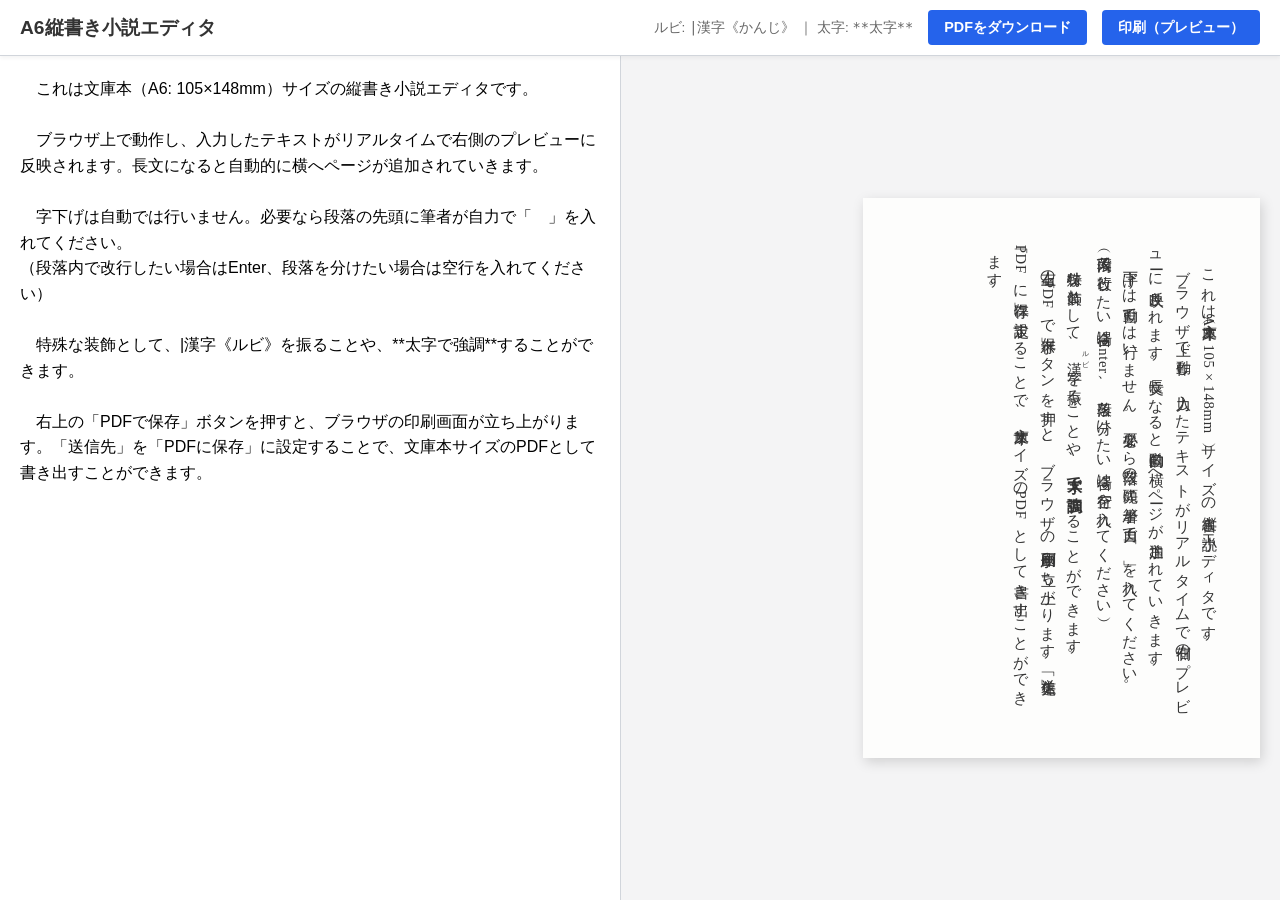
==== syosetu.html @ f822d20d "Add files via upload" ====
<!DOCTYPE html>
<html lang="ja">
<head>
    <meta charset="UTF-8">
    <meta name="viewport" content="width=device-width, initial-scale=1.0">
    <title>A6縦書き小説エディタ</title>
    <style>
        :root {
            --bg-color: #f4f4f5;
            --paper-color: #fdfdfc;
            --text-color: #333333;
            --border-color: #d1d5db;
        }

        body {
            margin: 0;
            padding: 0;
            background-color: var(--bg-color);
            font-family: "Helvetica Neue", Arial, "Hiragino Kaku Gothic ProN", "Hiragino Sans", Meiryo, sans-serif;
            color: var(--text-color);
            display: flex;
            flex-direction: column;
            height: 100vh;
        }

        /* ツールバー（印刷時は非表示） */
        .toolbar {
            background-color: #ffffff;
            padding: 10px 20px;
            border-bottom: 1px solid var(--border-color);
            display: flex;
            justify-content: space-between;
            align-items: center;
            box-shadow: 0 2px 4px rgba(0,0,0,0.05);
            z-index: 10;
        }

        .toolbar h1 {
            margin: 0;
            font-size: 1.2rem;
        }

        .toolbar-controls {
            display: flex;
            gap: 15px;
            align-items: center;
        }

        .help-text {
            font-size: 0.85rem;
            color: #666;
        }

        button {
            background-color: #2563eb;
            color: white;
            border: none;
            padding: 8px 16px;
            border-radius: 4px;
            cursor: pointer;
            font-size: 0.9rem;
            font-weight: bold;
            transition: background-color 0.2s;
        }

        button:hover {
            background-color: #1d4ed8;
        }

        /* メインレイアウト */
        .container {
            display: flex;
            flex: 1;
            overflow: hidden;
        }

        /* 左側：エディタ */
        .editor-pane {
            flex: 1;
            display: flex;
            flex-direction: column;
            border-right: 1px solid var(--border-color);
            background: white;
        }

        textarea {
            flex: 1;
            width: 100%;
            padding: 20px;
            border: none;
            resize: none;
            font-size: 1rem;
            font-family: inherit;
            line-height: 1.6;
            outline: none;
            box-sizing: border-box;
        }

        /* 右側：プレビュー（A6サイズ縦書き） */
        .preview-pane {
            flex: 1;
            background-color: var(--bg-color);
            overflow-x: auto;
            overflow-y: hidden;
            padding: 20px;
            display: flex;
            align-items: center;
            /* 縦書きは右から左へスクロールするため、右寄せ開始 */
            flex-direction: row-reverse; 
        }

        .a6-paper {
            /* A6サイズの比率と寸法 (画面上での見栄え用) */
            height: 148mm;
            min-width: 105mm;
            background-color: var(--paper-color);
            box-shadow: 2px 4px 12px rgba(0,0,0,0.15);
            padding: 12mm 10mm;
            box-sizing: border-box;
            
            /* 縦書き設定 */
            writing-mode: vertical-rl;
            text-orientation: mixed;
            font-family: "Yu Mincho", "Noto Serif JP", "Hiragino Mincho ProN", serif;
            font-size: 11pt;
            line-height: 1.8;
            letter-spacing: 0.05em;
            
            /* テキストが溢れたら横に広がる（複数ページ化） */
            column-width: 126mm; /* paddingを引いた高さ */
            column-gap: 20mm;
        }

        .a6-paper p {
            margin: 0;
            /* 字下げは自動で行わず、必要なら筆者が本文に「　」を入れる */
            text-indent: 0;
        }

        /* 空行の維持 */
        .a6-paper p.empty-line {
            min-width: 1em;
            text-indent: 0;
        }

        .bold {
            font-weight: bold;
        }

        /* 印刷（PDF出力）用の設定 */
        @media print {
            body {
                background: none;
                height: auto;
            }
            .toolbar, .editor-pane {
                display: none !important;
            }
            .preview-pane {
                padding: 0;
                display: block;
                overflow: visible;
            }
            .a6-paper {
                box-shadow: none;
                height: 100%;
                min-width: 100%;
                padding: 0;
                column-width: auto;
                column-gap: 0;
            }
            @page {
                /* 文庫本サイズ（一般的にA6: 105mm x 148mm） */
                size: 105mm 148mm;
                margin: 12mm;
            }
        }
    </style>
</head>
<body>

    <div class="toolbar">
        <h1>A6縦書き小説エディタ</h1>
        <div class="toolbar-controls">
            <span class="help-text">
                ルビ: <code>|漢字《かんじ》</code> ｜ 太字: <code>**太字**</code>
            </span>
            <button onclick="downloadPDF()">PDFをダウンロード</button>
            <button onclick="saveAsPDF()">印刷（プレビュー）</button>
        </div>
    </div>

    <div class="container">
        <!-- エディタ部分 -->
        <div class="editor-pane">
            <textarea id="editor" placeholder="ここに小説の本文を入力してください。&#10;字下げは自動では行いません（必要なら文頭に「　」を入力してください）。&#10;&#10;改行: 段落内改行（プレビューでは改行として反映）&#10;空行: 段落区切り&#10;&#10;ルビの書き方： |漢字《かんじ》&#10;太字の書き方： **強調したい文字**"></textarea>
        </div>

        <!-- プレビュー部分 -->
        <div class="preview-pane">
            <div class="a6-paper" id="preview">
                <!-- ここに変換されたテキストが入ります -->
            </div>
        </div>
    </div>

    <script>
        const editor = document.getElementById('editor');
        const preview = document.getElementById('preview');

        function escapeHtml(text) {
            return text
                .replace(/&/g, '&amp;')
                .replace(/</g, '&lt;')
                .replace(/>/g, '&gt;')
                .replace(/"/g, '&quot;')
                .replace(/'/g, '&#39;');
        }

        // エディタの入力内容をプレビューに反映する関数
        function updatePreview() {
            const text = editor.value.replace(/\r\n/g, '\n');

            // 連続する空行を段落区切りとして扱い、段落内の単一改行は <br> にする
            const lines = text.split('\n');
            const paragraphs = [];
            let current = [];

            for (const line of lines) {
                if (line.trim() === '') {
                    if (current.length > 0) {
                        paragraphs.push(current.join('\n'));
                        current = [];
                    } else {
                        paragraphs.push('');
                    }
                    continue;
                }
                current.push(line);
            }
            if (current.length > 0) paragraphs.push(current.join('\n'));

            const html = paragraphs.map(paragraph => {
                if (paragraph === '') return '<p class="empty-line"><br></p>';

                let processed = escapeHtml(paragraph);

                // 1. ルビのパース: |漢字《かんじ》 -> <ruby>漢字<rt>かんじ</rt></ruby>
                processed = processed.replace(/\|([^《]+)《([^》]+)》/g, '<ruby>$1<rt>$2</rt></ruby>');

                // 2. 太字のパース: **太字** -> <span class="bold">太字</span>
                processed = processed.replace(/\*\*([^*]+)\*\*/g, '<span class="bold">$1</span>');

                // 3. 段落内の改行を反映
                processed = processed.replace(/\n/g, '<br>');

                return `<p>${processed}</p>`;
            }).join('');

            preview.innerHTML = html;
        }

        // PDFとして保存（ブラウザの印刷機能を利用）
        function saveAsPDF() {
            window.print();
        }

        async function downloadPDF() {
            const a6WidthMm = 105;
            const a6HeightMm = 148;
            const marginMm = 12;

            // html2canvas は mm 指定が環境でズレやすいので px で固定（96dpi換算）
            const mmToPx = (mm) => Math.round((mm / 25.4) * 96);
            const pageWidthPx = mmToPx(a6WidthMm);
            const pageHeightPx = mmToPx(a6HeightMm);
            const marginPx = mmToPx(marginMm);
            const contentWidthPx = pageWidthPx - marginPx * 2;
            const contentHeightPx = pageHeightPx - marginPx * 2;

            const pageHost = document.createElement('div');
            pageHost.id = 'pdf-page-host';
            pageHost.style.position = 'fixed';
            pageHost.style.left = '-99999px';
            pageHost.style.top = '0';
            pageHost.style.width = `${pageWidthPx}px`;
            pageHost.style.height = `${pageHeightPx}px`;
            pageHost.style.background = '#fff';
            pageHost.style.boxSizing = 'border-box';
            pageHost.style.padding = `${marginPx}px`;
            pageHost.style.overflow = 'hidden';
            document.body.appendChild(pageHost);

            const content = document.createElement('div');
            content.id = 'pdf-page-content';
            content.style.width = `${contentWidthPx}px`;
            content.style.height = `${contentHeightPx}px`;
            content.style.boxSizing = 'border-box';

            // プレビューと同じ見た目に寄せる（A6紙面内での組版）
            content.style.writingMode = 'vertical-rl';
            content.style.textOrientation = 'mixed';
            content.style.fontFamily = `"Yu Mincho", "Noto Serif JP", "Hiragino Mincho ProN", serif`;
            content.style.fontSize = '11pt';
            content.style.lineHeight = '1.8';
            content.style.letterSpacing = '0.05em';
            content.style.columnWidth = `${contentHeightPx}px`;
            content.style.columnGap = '0px';
            content.style.columnFill = 'auto';
            content.style.wordBreak = 'break-word';
            pageHost.appendChild(content);

            content.innerHTML = preview.innerHTML;

            // 横方向に溢れているぶんをページ数として扱う
            const totalWidthPx = content.scrollWidth;
            const onePageWidthPx = content.clientWidth;
            const pageCount = Math.max(1, Math.ceil(totalWidthPx / Math.max(1, onePageWidthPx)));

            await ensureJspdf();
            // eslint-disable-next-line no-undef
            const { jsPDF } = window.jspdf;
            const pdf = new jsPDF({ unit: 'mm', format: [a6WidthMm, a6HeightMm], orientation: 'portrait' });

            const scale = 2;
            const hugeCanvas = await ensureHtml2CanvasAndCapture(content, scale);

            // 1回レンダリングした巨大キャンバスを、ページごとに横スライスしてPDFへ貼る
            const sliceWidth = onePageWidthPx * scale;
            const sliceHeight = contentHeightPx * scale;

            for (let i = 0; i < pageCount; i++) {
                const sx = i * sliceWidth;
                const pageCanvas = document.createElement('canvas');
                pageCanvas.width = pageWidthPx * scale;
                pageCanvas.height = pageHeightPx * scale;
                const ctx = pageCanvas.getContext('2d');
                ctx.fillStyle = '#ffffff';
                ctx.fillRect(0, 0, pageCanvas.width, pageCanvas.height);

                // contentの描画部分（本文領域）を余白込みのページキャンバスへ
                ctx.drawImage(
                    hugeCanvas,
                    sx,
                    0,
                    sliceWidth,
                    sliceHeight,
                    marginPx * scale,
                    marginPx * scale,
                    contentWidthPx * scale,
                    contentHeightPx * scale
                );

                const imgData = pageCanvas.toDataURL('image/jpeg', 0.92);
                if (i > 0) pdf.addPage();
                pdf.addImage(imgData, 'JPEG', 0, 0, a6WidthMm, a6HeightMm);
            }

            pdf.save('syosetu-a6.pdf');
            pageHost.remove();
        }

        function ensureJspdf() {
            if (window.jspdf && window.jspdf.jsPDF) return Promise.resolve();
            return new Promise((resolve, reject) => {
                const script = document.createElement('script');
                script.src = 'https://cdn.jsdelivr.net/npm/jspdf@2.5.1/dist/jspdf.umd.min.js';
                script.onload = () => resolve();
                script.onerror = () => reject(new Error('jsPDF の読み込みに失敗しました'));
                document.head.appendChild(script);
            });
        }

        function ensureHtml2Canvas() {
            if (window.html2canvas) return Promise.resolve();
            return new Promise((resolve, reject) => {
                const script = document.createElement('script');
                script.src = 'https://cdn.jsdelivr.net/npm/html2canvas@1.4.1/dist/html2canvas.min.js';
                script.onload = () => resolve();
                script.onerror = () => reject(new Error('html2canvas の読み込みに失敗しました'));
                document.head.appendChild(script);
            });
        }

        async function ensureHtml2CanvasAndCapture(targetEl, scale) {
            await ensureHtml2Canvas();
            // eslint-disable-next-line no-undef
            return await window.html2canvas(targetEl, {
                backgroundColor: '#ffffff',
                scale,
                useCORS: true,
                scrollX: 0,
                scrollY: 0,
                foreignObjectRendering: true
            });
        }

        // 入力するたびにプレビューを更新
        editor.addEventListener('input', updatePreview);

        // 初期テキストのセットアップ
        editor.value = "　これは文庫本（A6: 105×148mm）サイズの縦書き小説エディタです。\n\n　ブラウザ上で動作し、入力したテキストがリアルタイムで右側のプレビューに反映されます。長文になると自動的に横へページが追加されていきます。\n\n　字下げは自動では行いません。必要なら段落の先頭に筆者が自力で「　」を入れてください。\n（段落内で改行したい場合はEnter、段落を分けたい場合は空行を入れてください）\n\n　特殊な装飾として、|漢字《ルビ》を振ることや、**太字で強調**することができます。\n\n　右上の「PDFで保存」ボタンを押すと、ブラウザの印刷画面が立ち上がります。「送信先」を「PDFに保存」に設定することで、文庫本サイズのPDFとして書き出すことができます。";
        updatePreview();
    </script>
</body>
</html>
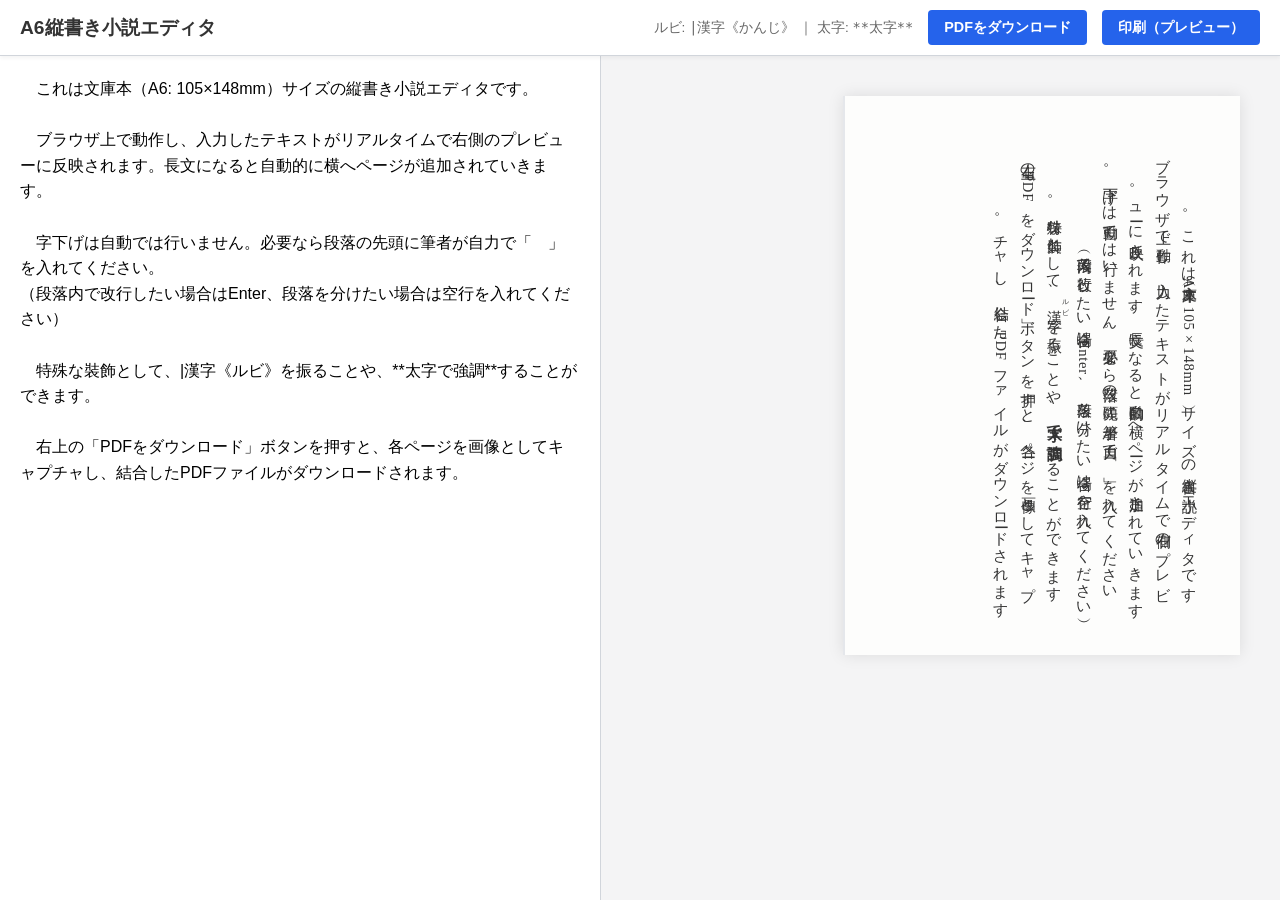
==== commit e31d395c: "Update syosetu.html" ====
--- a/syosetu.html
+++ b/syosetu.html
@@ -3,14 +3,14 @@
 <head>
     <meta charset="UTF-8">
     <meta name="viewport" content="width=device-width, initial-scale=1.0">
-    <title>A6縦書き小説エディタ</title>
-    <style>
-        :root {
-            --bg-color: #f4f4f5;
-            --paper-color: #fdfdfc;
-            --text-color: #333333;
-            --border-color: #d1d5db;
-        }
+    <title>A6縦書き小説エディタ</title>
+    <style>
+        :root {
+            --bg-color: #f4f4f5;
+            --paper-color: #fdfdfc;
+            --text-color: #333333;
+            --border-color: #d1d5db;
+        }
 
         body {
             margin: 0;
@@ -65,6 +65,11 @@
 
         button:hover {
             background-color: #1d4ed8;
+        }
+
+        button:disabled {
+            background-color: #93c5fd;
+            cursor: not-allowed;
         }
 
         /* メインレイアウト */
@@ -102,19 +107,17 @@
             background-color: var(--bg-color);
             overflow-x: auto;
             overflow-y: hidden;
-            padding: 20px;
-            display: flex;
-            align-items: center;
-            /* 縦書きは右から左へスクロールするため、右寄せ開始 */
-            flex-direction: row-reverse; 
+            padding: 40px;
+            direction: rtl; /* 縦書きのスクロール方向を右からにする */
         }
 
         .a6-paper {
             /* A6サイズの比率と寸法 (画面上での見栄え用) */
             height: 148mm;
+            width: fit-content;
             min-width: 105mm;
             background-color: var(--paper-color);
-            box-shadow: 2px 4px 12px rgba(0,0,0,0.15);
+            box-shadow: 0 0 15px rgba(0,0,0,0.1);
             padding: 12mm 10mm;
             box-sizing: border-box;
             
@@ -127,21 +130,29 @@
             letter-spacing: 0.05em;
             
             /* テキストが溢れたら横に広がる（複数ページ化） */
-            column-width: 126mm; /* paddingを引いた高さ */
-            column-gap: 20mm;
-        }
-
-        .a6-paper p {
-            margin: 0;
-            /* 字下げは自動で行わず、必要なら筆者が本文に「　」を入れる */
-            text-indent: 0;
-        }
-
-        /* 空行の維持 */
-        .a6-paper p.empty-line {
-            min-width: 1em;
-            text-indent: 0;
-        }
+            column-width: 85mm; /* 105mm - 20mm(padding) */
+            column-gap: 20mm;   /* padding-left + padding-right */
+            column-fill: auto;
+
+            /* ページの区切り線を背景で表現 */
+            background-image: repeating-linear-gradient(to left,
+                transparent,
+                transparent 104.5mm,
+                #e5e7eb 104.5mm,
+                #e5e7eb 105mm
+            );
+        }
+
+        .a6-paper p {
+            margin: 0;
+            text-indent: 0;
+        }
+
+        /* 空行の維持 */
+        .a6-paper p.empty-line {
+            min-width: 1em;
+            text-indent: 0;
+        }
 
         .bold {
             font-weight: bold;
@@ -149,52 +160,52 @@
 
         /* 印刷（PDF出力）用の設定 */
         @media print {
+            @page {
+                size: 105mm 148mm;
+                margin: 0;
+            }
             body {
-                background: none;
-                height: auto;
+                background: white;
+                margin: 0;
+                padding: 0;
             }
             .toolbar, .editor-pane {
                 display: none !important;
             }
             .preview-pane {
                 padding: 0;
+                margin: 0;
                 display: block;
                 overflow: visible;
+                direction: rtl;
+                background: white;
             }
             .a6-paper {
                 box-shadow: none;
-                height: 100%;
-                min-width: 100%;
-                padding: 0;
-                column-width: auto;
-                column-gap: 0;
-            }
-            @page {
-                /* 文庫本サイズ（一般的にA6: 105mm x 148mm） */
-                size: 105mm 148mm;
-                margin: 12mm;
-            }
-        }
-    </style>
-</head>
-<body>
-
-    <div class="toolbar">
-        <h1>A6縦書き小説エディタ</h1>
-        <div class="toolbar-controls">
-            <span class="help-text">
-                ルビ: <code>|漢字《かんじ》</code> ｜ 太字: <code>**太字**</code>
-            </span>
-            <button onclick="downloadPDF()">PDFをダウンロード</button>
-            <button onclick="saveAsPDF()">印刷（プレビュー）</button>
-        </div>
-    </div>
+                margin: 0;
+                background-image: none !important;
+            }
+        }
+    </style>
+</head>
+<body>
+
+    <div class="toolbar">
+        <h1>A6縦書き小説エディタ</h1>
+        <div class="toolbar-controls">
+            <span class="help-text">
+                ルビ: <code>|漢字《かんじ》</code> ｜ 太字: <code>**太字**</code>
+            </span>
+            <button onclick="downloadPDF()">PDFをダウンロード</button>
+            <button onclick="saveAsPDF()">印刷（プレビュー）</button>
+        </div>
+    </div>
 
     <div class="container">
         <!-- エディタ部分 -->
-        <div class="editor-pane">
-            <textarea id="editor" placeholder="ここに小説の本文を入力してください。&#10;字下げは自動では行いません（必要なら文頭に「　」を入力してください）。&#10;&#10;改行: 段落内改行（プレビューでは改行として反映）&#10;空行: 段落区切り&#10;&#10;ルビの書き方： |漢字《かんじ》&#10;太字の書き方： **強調したい文字**"></textarea>
-        </div>
+        <div class="editor-pane">
+            <textarea id="editor" placeholder="ここに小説の本文を入力してください。&#10;字下げは自動では行いません（必要なら文頭に「　」を入力してください）。&#10;&#10;改行: 段落内改行（プレビューでは改行として反映）&#10;空行: 段落区切り&#10;&#10;ルビの書き方： |漢字《かんじ》&#10;太字の書き方： **強調したい文字**"></textarea>
+        </div>
 
         <!-- プレビュー部分 -->
         <div class="preview-pane">
@@ -204,203 +215,164 @@
         </div>
     </div>
 
-    <script>
-        const editor = document.getElementById('editor');
-        const preview = document.getElementById('preview');
-
-        function escapeHtml(text) {
-            return text
-                .replace(/&/g, '&amp;')
-                .replace(/</g, '&lt;')
-                .replace(/>/g, '&gt;')
-                .replace(/"/g, '&quot;')
-                .replace(/'/g, '&#39;');
-        }
-
-        // エディタの入力内容をプレビューに反映する関数
-        function updatePreview() {
-            const text = editor.value.replace(/\r\n/g, '\n');
-
-            // 連続する空行を段落区切りとして扱い、段落内の単一改行は <br> にする
-            const lines = text.split('\n');
-            const paragraphs = [];
-            let current = [];
-
-            for (const line of lines) {
-                if (line.trim() === '') {
-                    if (current.length > 0) {
-                        paragraphs.push(current.join('\n'));
-                        current = [];
-                    } else {
-                        paragraphs.push('');
-                    }
-                    continue;
-                }
-                current.push(line);
-            }
-            if (current.length > 0) paragraphs.push(current.join('\n'));
-
-            const html = paragraphs.map(paragraph => {
-                if (paragraph === '') return '<p class="empty-line"><br></p>';
-
-                let processed = escapeHtml(paragraph);
-
-                // 1. ルビのパース: |漢字《かんじ》 -> <ruby>漢字<rt>かんじ</rt></ruby>
-                processed = processed.replace(/\|([^《]+)《([^》]+)》/g, '<ruby>$1<rt>$2</rt></ruby>');
-
-                // 2. 太字のパース: **太字** -> <span class="bold">太字</span>
-                processed = processed.replace(/\*\*([^*]+)\*\*/g, '<span class="bold">$1</span>');
-
-                // 3. 段落内の改行を反映
-                processed = processed.replace(/\n/g, '<br>');
-
-                return `<p>${processed}</p>`;
-            }).join('');
-
-            preview.innerHTML = html;
-        }
-
-        // PDFとして保存（ブラウザの印刷機能を利用）
-        function saveAsPDF() {
-            window.print();
-        }
-
-        async function downloadPDF() {
-            const a6WidthMm = 105;
-            const a6HeightMm = 148;
-            const marginMm = 12;
-
-            // html2canvas は mm 指定が環境でズレやすいので px で固定（96dpi換算）
-            const mmToPx = (mm) => Math.round((mm / 25.4) * 96);
-            const pageWidthPx = mmToPx(a6WidthMm);
-            const pageHeightPx = mmToPx(a6HeightMm);
-            const marginPx = mmToPx(marginMm);
-            const contentWidthPx = pageWidthPx - marginPx * 2;
-            const contentHeightPx = pageHeightPx - marginPx * 2;
-
-            const pageHost = document.createElement('div');
-            pageHost.id = 'pdf-page-host';
-            pageHost.style.position = 'fixed';
-            pageHost.style.left = '-99999px';
-            pageHost.style.top = '0';
-            pageHost.style.width = `${pageWidthPx}px`;
-            pageHost.style.height = `${pageHeightPx}px`;
-            pageHost.style.background = '#fff';
-            pageHost.style.boxSizing = 'border-box';
-            pageHost.style.padding = `${marginPx}px`;
-            pageHost.style.overflow = 'hidden';
-            document.body.appendChild(pageHost);
-
-            const content = document.createElement('div');
-            content.id = 'pdf-page-content';
-            content.style.width = `${contentWidthPx}px`;
-            content.style.height = `${contentHeightPx}px`;
-            content.style.boxSizing = 'border-box';
-
-            // プレビューと同じ見た目に寄せる（A6紙面内での組版）
-            content.style.writingMode = 'vertical-rl';
-            content.style.textOrientation = 'mixed';
-            content.style.fontFamily = `"Yu Mincho", "Noto Serif JP", "Hiragino Mincho ProN", serif`;
-            content.style.fontSize = '11pt';
-            content.style.lineHeight = '1.8';
-            content.style.letterSpacing = '0.05em';
-            content.style.columnWidth = `${contentHeightPx}px`;
-            content.style.columnGap = '0px';
-            content.style.columnFill = 'auto';
-            content.style.wordBreak = 'break-word';
-            pageHost.appendChild(content);
-
-            content.innerHTML = preview.innerHTML;
-
-            // 横方向に溢れているぶんをページ数として扱う
-            const totalWidthPx = content.scrollWidth;
-            const onePageWidthPx = content.clientWidth;
-            const pageCount = Math.max(1, Math.ceil(totalWidthPx / Math.max(1, onePageWidthPx)));
-
-            await ensureJspdf();
-            // eslint-disable-next-line no-undef
-            const { jsPDF } = window.jspdf;
-            const pdf = new jsPDF({ unit: 'mm', format: [a6WidthMm, a6HeightMm], orientation: 'portrait' });
-
-            const scale = 2;
-            const hugeCanvas = await ensureHtml2CanvasAndCapture(content, scale);
-
-            // 1回レンダリングした巨大キャンバスを、ページごとに横スライスしてPDFへ貼る
-            const sliceWidth = onePageWidthPx * scale;
-            const sliceHeight = contentHeightPx * scale;
-
-            for (let i = 0; i < pageCount; i++) {
-                const sx = i * sliceWidth;
-                const pageCanvas = document.createElement('canvas');
-                pageCanvas.width = pageWidthPx * scale;
-                pageCanvas.height = pageHeightPx * scale;
-                const ctx = pageCanvas.getContext('2d');
-                ctx.fillStyle = '#ffffff';
-                ctx.fillRect(0, 0, pageCanvas.width, pageCanvas.height);
-
-                // contentの描画部分（本文領域）を余白込みのページキャンバスへ
-                ctx.drawImage(
-                    hugeCanvas,
-                    sx,
-                    0,
-                    sliceWidth,
-                    sliceHeight,
-                    marginPx * scale,
-                    marginPx * scale,
-                    contentWidthPx * scale,
-                    contentHeightPx * scale
-                );
-
-                const imgData = pageCanvas.toDataURL('image/jpeg', 0.92);
-                if (i > 0) pdf.addPage();
-                pdf.addImage(imgData, 'JPEG', 0, 0, a6WidthMm, a6HeightMm);
-            }
-
-            pdf.save('syosetu-a6.pdf');
-            pageHost.remove();
-        }
-
-        function ensureJspdf() {
-            if (window.jspdf && window.jspdf.jsPDF) return Promise.resolve();
-            return new Promise((resolve, reject) => {
-                const script = document.createElement('script');
-                script.src = 'https://cdn.jsdelivr.net/npm/jspdf@2.5.1/dist/jspdf.umd.min.js';
-                script.onload = () => resolve();
-                script.onerror = () => reject(new Error('jsPDF の読み込みに失敗しました'));
-                document.head.appendChild(script);
-            });
-        }
-
-        function ensureHtml2Canvas() {
-            if (window.html2canvas) return Promise.resolve();
-            return new Promise((resolve, reject) => {
-                const script = document.createElement('script');
-                script.src = 'https://cdn.jsdelivr.net/npm/html2canvas@1.4.1/dist/html2canvas.min.js';
-                script.onload = () => resolve();
-                script.onerror = () => reject(new Error('html2canvas の読み込みに失敗しました'));
-                document.head.appendChild(script);
-            });
-        }
-
-        async function ensureHtml2CanvasAndCapture(targetEl, scale) {
-            await ensureHtml2Canvas();
-            // eslint-disable-next-line no-undef
-            return await window.html2canvas(targetEl, {
-                backgroundColor: '#ffffff',
-                scale,
-                useCORS: true,
-                scrollX: 0,
-                scrollY: 0,
-                foreignObjectRendering: true
-            });
-        }
-
-        // 入力するたびにプレビューを更新
+    <script>
+        const editor = document.getElementById('editor');
+        const preview = document.getElementById('preview');
+
+        function escapeHtml(text) {
+            return text
+                .replace(/&/g, '&amp;')
+                .replace(/</g, '&lt;')
+                .replace(/>/g, '&gt;')
+                .replace(/"/g, '&quot;')
+                .replace(/'/g, '&#39;');
+        }
+
+        function updatePreview() {
+            const text = editor.value.replace(/\r\n/g, '\n');
+            const lines = text.split('\n');
+            const paragraphs = [];
+            let current = [];
+
+            for (const line of lines) {
+                if (line.trim() === '') {
+                    if (current.length > 0) {
+                        paragraphs.push(current.join('\n'));
+                        current = [];
+                    } else {
+                        paragraphs.push('');
+                    }
+                    continue;
+                }
+                current.push(line);
+            }
+            if (current.length > 0) paragraphs.push(current.join('\n'));
+
+            const html = paragraphs.map(paragraph => {
+                if (paragraph === '') return '<p class="empty-line"><br></p>';
+                let processed = escapeHtml(paragraph);
+                processed = processed.replace(/\|([^《]+)《([^》]+)》/g, '<ruby>$1<rt>$2</rt></ruby>');
+                processed = processed.replace(/\*\*([^*]+)\*\*/g, '<span class="bold">$1</span>');
+                processed = processed.replace(/\n/g, '<br>');
+                return `<p>${processed}</p>`;
+            }).join('');
+
+            preview.innerHTML = html;
+        }
+
+        function saveAsPDF() {
+            window.print();
+        }
+
+        async function downloadPDF() {
+            const btn = document.querySelector('button[onclick="downloadPDF()"]');
+            const originalText = btn.textContent;
+            btn.disabled = true;
+            btn.textContent = '準備中...';
+
+            try {
+                await ensureJspdf();
+                await ensureHtml2Canvas();
+                const { jsPDF } = window.jspdf;
+
+                const a6WidthMm = 105;
+                const a6HeightMm = 148;
+                
+                const paper = document.getElementById('preview');
+                // ブラウザの計算上の幅を取得（mm換算の精度に依存するが、105mmごとの区切りを基準にする）
+                const totalWidthPx = paper.scrollWidth;
+                
+                // 105mm を px に換算 (96dpi)
+                const mmToPx = (mm) => (mm / 25.4) * 96;
+                const pageWidthPx = mmToPx(105);
+                
+                // ページ数を算出（微小な誤差を許容するため2px引く）
+                const pageCount = Math.max(1, Math.ceil((totalWidthPx - 2) / pageWidthPx));
+
+                const pdf = new jsPDF({
+                    orientation: 'p',
+                    unit: 'mm',
+                    format: 'a6'
+                });
+
+                for (let i = 0; i < pageCount; i++) {
+                    btn.textContent = `生成中 (${i + 1}/${pageCount})...`;
+                    
+                    if (i > 0) pdf.addPage('a6', 'p');
+
+                    const container = document.createElement('div');
+                    container.style.width = '105mm';
+                    container.style.height = '148mm';
+                    container.style.position = 'fixed';
+                    container.style.top = '0';
+                    container.style.left = '-1000mm';
+                    container.style.overflow = 'hidden';
+                    container.style.background = 'white';
+                    container.style.direction = 'rtl';
+                    document.body.appendChild(container);
+
+                    const clone = paper.cloneNode(true);
+                    clone.style.margin = '0';
+                    clone.style.boxShadow = 'none';
+                    clone.style.position = 'absolute';
+                    clone.style.top = '0';
+                    clone.style.right = `-${i * 105}mm`;
+                    clone.style.width = 'fit-content';
+                    clone.style.height = '148mm';
+                    clone.style.background = 'white';
+                    clone.style.backgroundImage = 'none';
+
+                    container.appendChild(clone);
+
+                    const canvas = await window.html2canvas(container, {
+                        scale: 2,
+                        useCORS: true,
+                        logging: false,
+                        backgroundColor: '#ffffff'
+                    });
+
+                    const imgData = canvas.toDataURL('image/jpeg', 0.95);
+                    pdf.addImage(imgData, 'JPEG', 0, 0, 105, 148);
+
+                    document.body.removeChild(container);
+                }
+
+                pdf.save('novel.pdf');
+            } catch (error) {
+                console.error('PDF generation failed:', error);
+                alert('PDFの生成に失敗しました。');
+            } finally {
+                btn.textContent = originalText;
+                btn.disabled = false;
+            }
+        }
+
+        function ensureJspdf() {
+            if (window.jspdf && window.jspdf.jsPDF) return Promise.resolve();
+            return new Promise((resolve, reject) => {
+                const script = document.createElement('script');
+                script.src = 'https://cdn.jsdelivr.net/npm/jspdf@2.5.1/dist/jspdf.umd.min.js';
+                script.onload = () => resolve();
+                script.onerror = () => reject(new Error('jsPDF の読み込みに失敗しました'));
+                document.head.appendChild(script);
+            });
+        }
+
+        function ensureHtml2Canvas() {
+            if (window.html2canvas) return Promise.resolve();
+            return new Promise((resolve, reject) => {
+                const script = document.createElement('script');
+                script.src = 'https://cdn.jsdelivr.net/npm/html2canvas@1.4.1/dist/html2canvas.min.js';
+                script.onload = () => resolve();
+                script.onerror = () => reject(new Error('html2canvas の読み込みに失敗しました'));
+                document.head.appendChild(script);
+            });
+        }
+
         editor.addEventListener('input', updatePreview);
 
-        // 初期テキストのセットアップ
-        editor.value = "　これは文庫本（A6: 105×148mm）サイズの縦書き小説エディタです。\n\n　ブラウザ上で動作し、入力したテキストがリアルタイムで右側のプレビューに反映されます。長文になると自動的に横へページが追加されていきます。\n\n　字下げは自動では行いません。必要なら段落の先頭に筆者が自力で「　」を入れてください。\n（段落内で改行したい場合はEnter、段落を分けたい場合は空行を入れてください）\n\n　特殊な装飾として、|漢字《ルビ》を振ることや、**太字で強調**することができます。\n\n　右上の「PDFで保存」ボタンを押すと、ブラウザの印刷画面が立ち上がります。「送信先」を「PDFに保存」に設定することで、文庫本サイズのPDFとして書き出すことができます。";
-        updatePreview();
-    </script>
-</body>
-</html>
+        editor.value = "　これは文庫本（A6: 105×148mm）サイズの縦書き小説エディタです。\n\n　ブラウザ上で動作し、入力したテキストがリアルタイムで右側のプレビューに反映されます。長文になると自動的に横へページが追加されていきます。\n\n　字下げは自動では行いません。必要なら段落の先頭に筆者が自力で「　」を入れてください。\n（段落内で改行したい場合はEnter、段落を分けたい場合は空行を入れてください）\n\n　特殊な裝飾として、|漢字《ルビ》を振ることや、**太字で強調**することができます。\n\n　右上の「PDFをダウンロード」ボタンを押すと、各ページを画像としてキャプチャし、結合したPDFファイルがダウンロードされます。";
+        updatePreview();
+    </script>
+</body>
+</html>
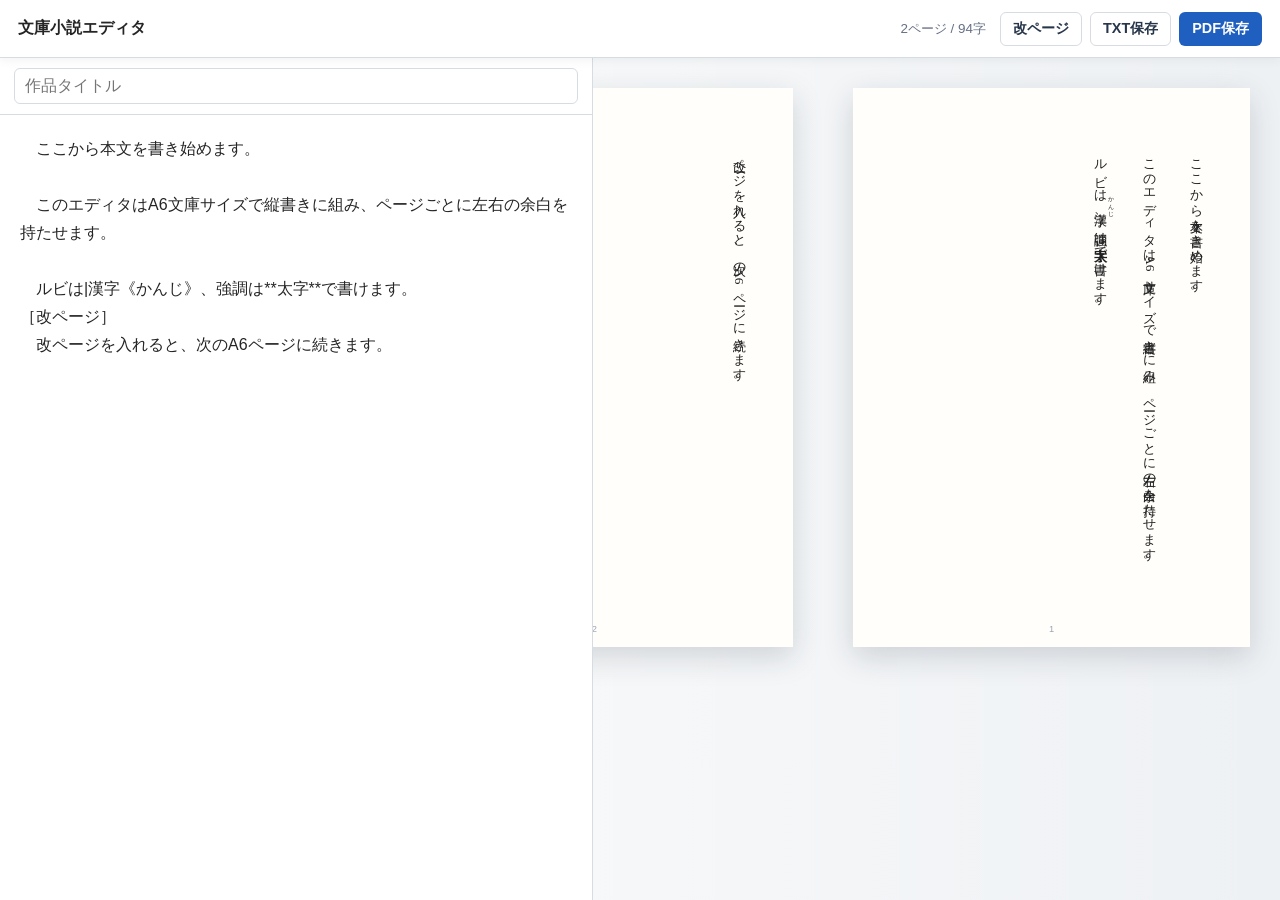
==== commit 64af4afe: "Update syosetu.html" ====
--- a/syosetu.html
+++ b/syosetu.html
@@ -3,376 +3,757 @@
 <head>
     <meta charset="UTF-8">
     <meta name="viewport" content="width=device-width, initial-scale=1.0">
-    <title>A6縦書き小説エディタ</title>
+    <title>文庫小説エディタ</title>
     <style>
         :root {
-            --bg-color: #f4f4f5;
-            --paper-color: #fdfdfc;
-            --text-color: #333333;
-            --border-color: #d1d5db;
-        }
-
+            --bg-color: #eef1f4;
+            --panel-color: #ffffff;
+            --paper-color: #fffefa;
+            --text-color: #252525;
+            --muted-color: #667085;
+            --border-color: #d7dce2;
+            --accent-color: #1f5fbf;
+            --accent-hover: #184c99;
+            --page-width: 105mm;
+            --page-height: 148mm;
+            --page-pad-y: 13mm;
+            --page-pad-x: 11mm;
+            --body-font-size: 10pt;
+            --body-line-height: 1.75;
+        }
+
+        * {
+            box-sizing: border-box;
+        }
+
+        html,
         body {
             margin: 0;
-            padding: 0;
-            background-color: var(--bg-color);
+            height: 100%;
+        }
+
+        body {
+            background: var(--bg-color);
+            color: var(--text-color);
             font-family: "Helvetica Neue", Arial, "Hiragino Kaku Gothic ProN", "Hiragino Sans", Meiryo, sans-serif;
-            color: var(--text-color);
             display: flex;
             flex-direction: column;
-            height: 100vh;
-        }
-
-        /* ツールバー（印刷時は非表示） */
+            overflow: hidden;
+        }
+
         .toolbar {
-            background-color: #ffffff;
-            padding: 10px 20px;
+            min-height: 58px;
+            padding: 10px 18px;
+            background: var(--panel-color);
             border-bottom: 1px solid var(--border-color);
             display: flex;
+            align-items: center;
             justify-content: space-between;
-            align-items: center;
-            box-shadow: 0 2px 4px rgba(0,0,0,0.05);
-            z-index: 10;
-        }
-
-        .toolbar h1 {
-            margin: 0;
-            font-size: 1.2rem;
+            gap: 16px;
+            box-shadow: 0 2px 10px rgba(31, 41, 55, 0.06);
+            z-index: 5;
+        }
+
+        .brand {
+            font-size: 1rem;
+            font-weight: 700;
+            white-space: nowrap;
         }
 
         .toolbar-controls {
             display: flex;
-            gap: 15px;
             align-items: center;
-        }
-
-        .help-text {
-            font-size: 0.85rem;
-            color: #666;
+            justify-content: flex-end;
+            gap: 8px;
+            flex-wrap: wrap;
+        }
+
+        .status {
+            color: var(--muted-color);
+            font-size: 0.84rem;
+            margin-right: 6px;
+            white-space: nowrap;
         }
 
         button {
-            background-color: #2563eb;
-            color: white;
-            border: none;
-            padding: 8px 16px;
-            border-radius: 4px;
+            min-height: 34px;
+            border: 1px solid transparent;
+            border-radius: 6px;
+            padding: 7px 12px;
+            background: var(--accent-color);
+            color: #ffffff;
             cursor: pointer;
             font-size: 0.9rem;
-            font-weight: bold;
-            transition: background-color 0.2s;
+            font-weight: 700;
+            line-height: 1;
         }
 
         button:hover {
-            background-color: #1d4ed8;
-        }
-
-        button:disabled {
-            background-color: #93c5fd;
-            cursor: not-allowed;
-        }
-
-        /* メインレイアウト */
+            background: var(--accent-hover);
+        }
+
+        button.secondary {
+            background: #ffffff;
+            color: #27364a;
+            border-color: var(--border-color);
+        }
+
+        button.secondary:hover {
+            background: #f5f7fa;
+        }
+
         .container {
-            display: flex;
             flex: 1;
-            overflow: hidden;
-        }
-
-        /* 左側：エディタ */
+            min-height: 0;
+            display: grid;
+            grid-template-columns: minmax(320px, 0.95fr) minmax(420px, 1.1fr);
+        }
+
         .editor-pane {
-            flex: 1;
+            min-width: 0;
+            min-height: 0;
             display: flex;
             flex-direction: column;
+            background: var(--panel-color);
             border-right: 1px solid var(--border-color);
-            background: white;
+        }
+
+        .editor-meta {
+            padding: 10px 14px;
+            border-bottom: 1px solid var(--border-color);
+            display: flex;
+            align-items: center;
+            gap: 10px;
+        }
+
+        .title-input {
+            width: 100%;
+            border: 1px solid var(--border-color);
+            border-radius: 6px;
+            padding: 8px 10px;
+            color: var(--text-color);
+            font: inherit;
+            outline: none;
+        }
+
+        .title-input:focus,
+        textarea:focus {
+            border-color: #8bb4ef;
+            box-shadow: 0 0 0 3px rgba(31, 95, 191, 0.12);
         }
 
         textarea {
             flex: 1;
             width: 100%;
+            min-height: 0;
             padding: 20px;
-            border: none;
+            border: 0;
             resize: none;
+            color: var(--text-color);
+            font-family: "Helvetica Neue", Arial, "Hiragino Kaku Gothic ProN", "Hiragino Sans", Meiryo, sans-serif;
             font-size: 1rem;
-            font-family: inherit;
-            line-height: 1.6;
+            line-height: 1.75;
             outline: none;
-            box-sizing: border-box;
-        }
-
-        /* 右側：プレビュー（A6サイズ縦書き） */
+        }
+
         .preview-pane {
-            flex: 1;
-            background-color: var(--bg-color);
-            overflow-x: auto;
-            overflow-y: hidden;
-            padding: 40px;
-            direction: rtl; /* 縦書きのスクロール方向を右からにする */
-        }
-
-        .a6-paper {
-            /* A6サイズの比率と寸法 (画面上での見栄え用) */
-            height: 148mm;
-            width: fit-content;
-            min-width: 105mm;
-            background-color: var(--paper-color);
-            box-shadow: 0 0 15px rgba(0,0,0,0.1);
-            padding: 12mm 10mm;
-            box-sizing: border-box;
-            
-            /* 縦書き設定 */
+            min-width: 0;
+            min-height: 0;
+            padding: 30px;
+            overflow: auto;
+            background:
+                linear-gradient(90deg, rgba(255,255,255,0.48), rgba(255,255,255,0)),
+                var(--bg-color);
+            direction: rtl;
+        }
+
+        .pages {
+            display: flex;
+            flex-direction: row;
+            align-items: flex-start;
+            gap: 16mm;
+            width: max-content;
+            min-height: 100%;
+            direction: rtl;
+        }
+
+        .page {
+            position: relative;
+            flex: 0 0 var(--page-width);
+            width: var(--page-width);
+            height: var(--page-height);
+            padding: var(--page-pad-y) var(--page-pad-x);
+            overflow: hidden;
+            background: var(--paper-color);
+            box-shadow: 0 10px 28px rgba(31, 41, 55, 0.17);
+            direction: ltr;
+        }
+
+        .page::after {
+            content: attr(data-page);
+            position: absolute;
+            left: 0;
+            right: 0;
+            bottom: 3.5mm;
+            color: #9aa3af;
+            font-size: 7pt;
+            line-height: 1;
+            text-align: center;
+            writing-mode: horizontal-tb;
+            direction: ltr;
+            pointer-events: none;
+        }
+
+        .page-content {
+            width: 100%;
+            height: 100%;
+            overflow: hidden;
             writing-mode: vertical-rl;
             text-orientation: mixed;
-            font-family: "Yu Mincho", "Noto Serif JP", "Hiragino Mincho ProN", serif;
-            font-size: 11pt;
-            line-height: 1.8;
-            letter-spacing: 0.05em;
-            
-            /* テキストが溢れたら横に広がる（複数ページ化） */
-            column-width: 85mm; /* 105mm - 20mm(padding) */
-            column-gap: 20mm;   /* padding-left + padding-right */
-            column-fill: auto;
-
-            /* ページの区切り線を背景で表現 */
-            background-image: repeating-linear-gradient(to left,
-                transparent,
-                transparent 104.5mm,
-                #e5e7eb 104.5mm,
-                #e5e7eb 105mm
-            );
-        }
-
-        .a6-paper p {
+            color: #1f1f1f;
+            font-family: "Yu Mincho", "Noto Serif JP", "Hiragino Mincho ProN", "BIZ UDPMincho", serif;
+            font-size: var(--body-font-size);
+            line-height: var(--body-line-height);
+            letter-spacing: 0;
+            line-break: strict;
+            overflow-wrap: normal;
+            word-break: normal;
+            -webkit-font-smoothing: antialiased;
+            text-rendering: optimizeLegibility;
+        }
+
+        .page-content p {
             margin: 0;
             text-indent: 0;
         }
 
-        /* 空行の維持 */
-        .a6-paper p.empty-line {
+        .page-content p.empty-line {
             min-width: 1em;
-            text-indent: 0;
+        }
+
+        .page-content ruby {
+            ruby-align: center;
+        }
+
+        .page-content rt {
+            font-size: 0.48em;
+            line-height: 1;
+            letter-spacing: 0;
         }
 
         .bold {
-            font-weight: bold;
-        }
-
-        /* 印刷（PDF出力）用の設定 */
+            font-weight: 700;
+        }
+
+        .pagination-workbench {
+            position: fixed;
+            left: -10000px;
+            top: 0;
+            width: max-content;
+            visibility: hidden;
+            pointer-events: none;
+            z-index: -1;
+        }
+
+        @media (max-width: 920px) {
+            body {
+                height: auto;
+                min-height: 100%;
+                overflow: auto;
+            }
+
+            .toolbar {
+                align-items: flex-start;
+                flex-direction: column;
+            }
+
+            .container {
+                display: block;
+            }
+
+            .editor-pane {
+                min-height: 48vh;
+                border-right: 0;
+                border-bottom: 1px solid var(--border-color);
+            }
+
+            .preview-pane {
+                min-height: 70vh;
+            }
+        }
+
         @media print {
             @page {
                 size: 105mm 148mm;
                 margin: 0;
             }
+
+            html,
             body {
-                background: white;
-                margin: 0;
-                padding: 0;
-            }
-            .toolbar, .editor-pane {
+                width: 105mm;
+                min-height: 148mm;
+                background: #ffffff;
+                overflow: visible;
+            }
+
+            .toolbar,
+            .editor-pane {
                 display: none !important;
             }
+
+            .container,
             .preview-pane {
+                display: block;
+                width: 105mm;
+                min-height: 148mm;
                 padding: 0;
                 margin: 0;
+                overflow: visible;
+                background: #ffffff;
+                direction: ltr;
+            }
+
+            .pages {
                 display: block;
-                overflow: visible;
-                direction: rtl;
-                background: white;
-            }
-            .a6-paper {
+                width: 105mm;
+                min-height: 0;
+                gap: 0;
+                direction: ltr;
+            }
+
+            .page {
+                display: block;
+                width: 105mm;
+                height: 148mm;
+                padding: var(--page-pad-y) var(--page-pad-x);
+                margin: 0;
+                overflow: hidden;
+                background: #ffffff;
                 box-shadow: none;
-                margin: 0;
-                background-image: none !important;
+                break-after: page;
+                page-break-after: always;
+            }
+
+            .page:last-child {
+                break-after: auto;
+                page-break-after: auto;
+            }
+
+            .page::after {
+                display: none;
             }
         }
     </style>
 </head>
 <body>
-
-    <div class="toolbar">
-        <h1>A6縦書き小説エディタ</h1>
+    <header class="toolbar">
+        <div class="brand">文庫小説エディタ</div>
         <div class="toolbar-controls">
-            <span class="help-text">
-                ルビ: <code>|漢字《かんじ》</code> ｜ 太字: <code>**太字**</code>
-            </span>
-            <button onclick="downloadPDF()">PDFをダウンロード</button>
-            <button onclick="saveAsPDF()">印刷（プレビュー）</button>
+            <span class="status" id="status">1ページ / 0字</span>
+            <button class="secondary" type="button" id="pageBreakButton" title="カーソル位置に改ページを入れる">改ページ</button>
+            <button class="secondary" type="button" id="downloadTextButton" title="本文をテキストで保存する">TXT保存</button>
+            <button type="button" id="printButton" title="印刷画面からPDFとして保存する">PDF保存</button>
         </div>
-    </div>
-
-    <div class="container">
-        <!-- エディタ部分 -->
-        <div class="editor-pane">
-            <textarea id="editor" placeholder="ここに小説の本文を入力してください。&#10;字下げは自動では行いません（必要なら文頭に「　」を入力してください）。&#10;&#10;改行: 段落内改行（プレビューでは改行として反映）&#10;空行: 段落区切り&#10;&#10;ルビの書き方： |漢字《かんじ》&#10;太字の書き方： **強調したい文字**"></textarea>
-        </div>
-
-        <!-- プレビュー部分 -->
-        <div class="preview-pane">
-            <div class="a6-paper" id="preview">
-                <!-- ここに変換されたテキストが入ります -->
+    </header>
+
+    <main class="container">
+        <section class="editor-pane">
+            <div class="editor-meta">
+                <input class="title-input" id="titleInput" type="text" placeholder="作品タイトル" autocomplete="off">
             </div>
-        </div>
-    </div>
+            <textarea id="editor" spellcheck="false" placeholder="ここに本文を書く&#10;&#10;ルビ: |漢字《かんじ》&#10;太字: **文字**&#10;手動改ページ: ［改ページ］"></textarea>
+        </section>
+
+        <section class="preview-pane" id="previewPane" aria-label="A6 preview">
+            <div class="pages" id="pages"></div>
+        </section>
+    </main>
 
     <script>
+        const STORAGE_KEY = 'bunko-novel-editor:v3';
+        const PAGE_BREAK_PATTERN = /^\s*(?:［改ページ］|\[page\]|={3,}|-{3,})\s*$/i;
+        const DEFAULT_TEXT = [
+            '　ここから本文を書き始めます。',
+            '',
+            '　このエディタはA6文庫サイズで縦書きに組み、ページごとに左右の余白を持たせます。',
+            '',
+            '　ルビは|漢字《かんじ》、強調は**太字**で書けます。',
+            '［改ページ］',
+            '　改ページを入れると、次のA6ページに続きます。'
+        ].join('\n');
+
         const editor = document.getElementById('editor');
-        const preview = document.getElementById('preview');
-
-        function escapeHtml(text) {
-            return text
-                .replace(/&/g, '&amp;')
-                .replace(/</g, '&lt;')
-                .replace(/>/g, '&gt;')
-                .replace(/"/g, '&quot;')
-                .replace(/'/g, '&#39;');
-        }
-
-        function updatePreview() {
-            const text = editor.value.replace(/\r\n/g, '\n');
-            const lines = text.split('\n');
-            const paragraphs = [];
-            let current = [];
+        const titleInput = document.getElementById('titleInput');
+        const previewPane = document.getElementById('previewPane');
+        const statusText = document.getElementById('status');
+        const pageBreakButton = document.getElementById('pageBreakButton');
+        const downloadTextButton = document.getElementById('downloadTextButton');
+        const printButton = document.getElementById('printButton');
+
+        let renderTimer = 0;
+
+        function loadState() {
+            try {
+                const saved = JSON.parse(localStorage.getItem(STORAGE_KEY) || 'null');
+                if (saved && typeof saved.text === 'string') {
+                    titleInput.value = saved.title || '';
+                    editor.value = saved.text;
+                    return;
+                }
+            } catch (error) {
+                console.warn('保存データを読めませんでした。', error);
+            }
+            editor.value = DEFAULT_TEXT;
+        }
+
+        function saveState() {
+            const payload = {
+                title: titleInput.value,
+                text: editor.value
+            };
+            localStorage.setItem(STORAGE_KEY, JSON.stringify(payload));
+        }
+
+        function normalizeText(text) {
+            return text.replace(/\r\n?/g, '\n');
+        }
+
+        function visibleCharacterCount(text) {
+            return normalizeText(text)
+                .split('\n')
+                .filter(line => !PAGE_BREAK_PATTERN.test(line))
+                .join('')
+                .replace(/\|([^《]+)《([^》]+)》/g, '$1')
+                .replace(/\*\*([^*]+)\*\*/g, '$1')
+                .replace(/\s/g, '').length;
+        }
+
+        function createPage(pagesElement) {
+            const page = document.createElement('article');
+            page.className = 'page';
+
+            const content = document.createElement('div');
+            content.className = 'page-content';
+            page.appendChild(content);
+            pagesElement.appendChild(page);
+
+            return { page, content };
+        }
+
+        function overflows(content) {
+            return content.scrollWidth > content.clientWidth + 1 || content.scrollHeight > content.clientHeight + 1;
+        }
+
+        function createTokenNode(token) {
+            if (token.type === 'br') {
+                return document.createElement('br');
+            }
+
+            if (token.type === 'ruby') {
+                const ruby = document.createElement('ruby');
+                ruby.textContent = token.base;
+                const rt = document.createElement('rt');
+                rt.textContent = token.reading;
+                ruby.appendChild(rt);
+                return ruby;
+            }
+
+            if (token.bold) {
+                const span = document.createElement('span');
+                span.className = 'bold';
+                span.textContent = token.text;
+                return span;
+            }
+
+            return document.createTextNode(token.text);
+        }
+
+        function appendTokenRange(parent, tokens, start, count) {
+            const fragment = document.createDocumentFragment();
+            for (let i = start; i < start + count; i += 1) {
+                fragment.appendChild(createTokenNode(tokens[i]));
+            }
+            parent.appendChild(fragment);
+        }
+
+        function setTokenRange(parent, tokens, start, count) {
+            parent.replaceChildren();
+            appendTokenRange(parent, tokens, start, count);
+        }
+
+        function maxFittingCount(paragraph, content, tokens, start, count) {
+            let low = 0;
+            let high = count;
+            let best = 0;
+
+            while (low <= high) {
+                const mid = Math.floor((low + high) / 2);
+                setTokenRange(paragraph, tokens, start, mid);
+
+                if (overflows(content)) {
+                    high = mid - 1;
+                } else {
+                    best = mid;
+                    low = mid + 1;
+                }
+            }
+
+            paragraph.replaceChildren();
+            return best;
+        }
+
+        function parseInline(text) {
+            const tokens = [];
+            const chars = Array.from(text);
+
+            for (let i = 0; i < chars.length; i += 1) {
+                if (chars[i] === '\n') {
+                    tokens.push({ type: 'br' });
+                    continue;
+                }
+
+                if (chars[i] === '|' && chars[i + 1]) {
+                    const open = chars.indexOf('《', i + 1);
+                    const close = open === -1 ? -1 : chars.indexOf('》', open + 1);
+                    if (open > i + 1 && close > open + 1) {
+                        tokens.push({
+                            type: 'ruby',
+                            base: chars.slice(i + 1, open).join(''),
+                            reading: chars.slice(open + 1, close).join('')
+                        });
+                        i = close;
+                        continue;
+                    }
+                }
+
+                if (chars[i] === '*' && chars[i + 1] === '*') {
+                    const close = chars.findIndex((char, index) => index > i + 1 && char === '*' && chars[index + 1] === '*');
+                    if (close > i + 1) {
+                        for (const char of chars.slice(i + 2, close)) {
+                            tokens.push({ type: 'text', text: char, bold: true });
+                        }
+                        i = close + 1;
+                        continue;
+                    }
+                }
+
+                tokens.push({ type: 'text', text: chars[i] });
+            }
+
+            return tokens;
+        }
+
+        function parseBlocks(text) {
+            const lines = normalizeText(text).split('\n');
+            const blocks = [];
+            let paragraph = [];
+            let skipNextBlank = false;
+
+            function flushParagraph() {
+                if (paragraph.length > 0) {
+                    blocks.push({ type: 'paragraph', text: paragraph.join('\n') });
+                    paragraph = [];
+                }
+            }
 
             for (const line of lines) {
+                if (PAGE_BREAK_PATTERN.test(line)) {
+                    flushParagraph();
+                    blocks.push({ type: 'page-break' });
+                    skipNextBlank = true;
+                    continue;
+                }
+
                 if (line.trim() === '') {
-                    if (current.length > 0) {
-                        paragraphs.push(current.join('\n'));
-                        current = [];
-                    } else {
-                        paragraphs.push('');
+                    if (skipNextBlank) {
+                        skipNextBlank = false;
+                        continue;
+                    }
+                    flushParagraph();
+                    blocks.push({ type: 'blank' });
+                    continue;
+                }
+
+                skipNextBlank = false;
+                paragraph.push(line);
+            }
+
+            flushParagraph();
+            return blocks;
+        }
+
+        function paginate(text) {
+            const workbench = document.createElement('div');
+            workbench.className = 'pagination-workbench';
+
+            const pagesElement = document.createElement('div');
+            pagesElement.className = 'pages';
+            pagesElement.id = 'pages';
+            workbench.appendChild(pagesElement);
+            document.body.appendChild(workbench);
+
+            let current = createPage(pagesElement);
+
+            function pageIsEmpty() {
+                return current.content.textContent === '' && !current.content.querySelector('br, ruby');
+            }
+
+            function nextPage() {
+                current = createPage(pagesElement);
+            }
+
+            function addBlankLine() {
+                const paragraph = document.createElement('p');
+                paragraph.className = 'empty-line';
+                paragraph.appendChild(document.createElement('br'));
+                current.content.appendChild(paragraph);
+
+                if (overflows(current.content)) {
+                    current.content.removeChild(paragraph);
+                    nextPage();
+                    current.content.appendChild(paragraph);
+                }
+            }
+
+            function addParagraph(textValue) {
+                const tokens = parseInline(textValue);
+                let index = 0;
+
+                while (index < tokens.length) {
+                    const paragraph = document.createElement('p');
+                    current.content.appendChild(paragraph);
+
+                    const remaining = tokens.length - index;
+                    appendTokenRange(paragraph, tokens, index, remaining);
+
+                    if (!overflows(current.content)) {
+                        index = tokens.length;
+                        continue;
+                    }
+
+                    paragraph.replaceChildren();
+                    const fitCount = maxFittingCount(paragraph, current.content, tokens, index, remaining);
+
+                    if (fitCount === 0) {
+                        current.content.removeChild(paragraph);
+                        if (pageIsEmpty()) {
+                            current.content.appendChild(paragraph);
+                            appendTokenRange(paragraph, tokens, index, 1);
+                            index += 1;
+                        }
+                        nextPage();
+                        continue;
+                    }
+
+                    appendTokenRange(paragraph, tokens, index, fitCount);
+                    index += fitCount;
+
+                    if (index < tokens.length) {
+                        nextPage();
+                    }
+                }
+            }
+
+            for (const block of parseBlocks(text)) {
+                if (block.type === 'page-break') {
+                    if (!pageIsEmpty()) {
+                        nextPage();
                     }
                     continue;
                 }
-                current.push(line);
-            }
-            if (current.length > 0) paragraphs.push(current.join('\n'));
-
-            const html = paragraphs.map(paragraph => {
-                if (paragraph === '') return '<p class="empty-line"><br></p>';
-                let processed = escapeHtml(paragraph);
-                processed = processed.replace(/\|([^《]+)《([^》]+)》/g, '<ruby>$1<rt>$2</rt></ruby>');
-                processed = processed.replace(/\*\*([^*]+)\*\*/g, '<span class="bold">$1</span>');
-                processed = processed.replace(/\n/g, '<br>');
-                return `<p>${processed}</p>`;
-            }).join('');
-
-            preview.innerHTML = html;
-        }
-
-        function saveAsPDF() {
-            window.print();
-        }
-
-        async function downloadPDF() {
-            const btn = document.querySelector('button[onclick="downloadPDF()"]');
-            const originalText = btn.textContent;
-            btn.disabled = true;
-            btn.textContent = '準備中...';
-
-            try {
-                await ensureJspdf();
-                await ensureHtml2Canvas();
-                const { jsPDF } = window.jspdf;
-
-                const a6WidthMm = 105;
-                const a6HeightMm = 148;
-                
-                const paper = document.getElementById('preview');
-                // ブラウザの計算上の幅を取得（mm換算の精度に依存するが、105mmごとの区切りを基準にする）
-                const totalWidthPx = paper.scrollWidth;
-                
-                // 105mm を px に換算 (96dpi)
-                const mmToPx = (mm) => (mm / 25.4) * 96;
-                const pageWidthPx = mmToPx(105);
-                
-                // ページ数を算出（微小な誤差を許容するため2px引く）
-                const pageCount = Math.max(1, Math.ceil((totalWidthPx - 2) / pageWidthPx));
-
-                const pdf = new jsPDF({
-                    orientation: 'p',
-                    unit: 'mm',
-                    format: 'a6'
-                });
-
-                for (let i = 0; i < pageCount; i++) {
-                    btn.textContent = `生成中 (${i + 1}/${pageCount})...`;
-                    
-                    if (i > 0) pdf.addPage('a6', 'p');
-
-                    const container = document.createElement('div');
-                    container.style.width = '105mm';
-                    container.style.height = '148mm';
-                    container.style.position = 'fixed';
-                    container.style.top = '0';
-                    container.style.left = '-1000mm';
-                    container.style.overflow = 'hidden';
-                    container.style.background = 'white';
-                    container.style.direction = 'rtl';
-                    document.body.appendChild(container);
-
-                    const clone = paper.cloneNode(true);
-                    clone.style.margin = '0';
-                    clone.style.boxShadow = 'none';
-                    clone.style.position = 'absolute';
-                    clone.style.top = '0';
-                    clone.style.right = `-${i * 105}mm`;
-                    clone.style.width = 'fit-content';
-                    clone.style.height = '148mm';
-                    clone.style.background = 'white';
-                    clone.style.backgroundImage = 'none';
-
-                    container.appendChild(clone);
-
-                    const canvas = await window.html2canvas(container, {
-                        scale: 2,
-                        useCORS: true,
-                        logging: false,
-                        backgroundColor: '#ffffff'
-                    });
-
-                    const imgData = canvas.toDataURL('image/jpeg', 0.95);
-                    pdf.addImage(imgData, 'JPEG', 0, 0, 105, 148);
-
-                    document.body.removeChild(container);
-                }
-
-                pdf.save('novel.pdf');
-            } catch (error) {
-                console.error('PDF generation failed:', error);
-                alert('PDFの生成に失敗しました。');
-            } finally {
-                btn.textContent = originalText;
-                btn.disabled = false;
-            }
-        }
-
-        function ensureJspdf() {
-            if (window.jspdf && window.jspdf.jsPDF) return Promise.resolve();
-            return new Promise((resolve, reject) => {
-                const script = document.createElement('script');
-                script.src = 'https://cdn.jsdelivr.net/npm/jspdf@2.5.1/dist/jspdf.umd.min.js';
-                script.onload = () => resolve();
-                script.onerror = () => reject(new Error('jsPDF の読み込みに失敗しました'));
-                document.head.appendChild(script);
+
+                if (block.type === 'blank') {
+                    addBlankLine();
+                    continue;
+                }
+
+                addParagraph(block.text);
+            }
+
+            const pages = Array.from(pagesElement.children);
+            if (pages.length === 0) {
+                createPage(pagesElement);
+            }
+
+            Array.from(pagesElement.children).forEach((page, index) => {
+                page.dataset.page = String(index + 1);
             });
-        }
-
-        function ensureHtml2Canvas() {
-            if (window.html2canvas) return Promise.resolve();
-            return new Promise((resolve, reject) => {
-                const script = document.createElement('script');
-                script.src = 'https://cdn.jsdelivr.net/npm/html2canvas@1.4.1/dist/html2canvas.min.js';
-                script.onload = () => resolve();
-                script.onerror = () => reject(new Error('html2canvas の読み込みに失敗しました'));
-                document.head.appendChild(script);
-            });
-        }
-
-        editor.addEventListener('input', updatePreview);
-
-        editor.value = "　これは文庫本（A6: 105×148mm）サイズの縦書き小説エディタです。\n\n　ブラウザ上で動作し、入力したテキストがリアルタイムで右側のプレビューに反映されます。長文になると自動的に横へページが追加されていきます。\n\n　字下げは自動では行いません。必要なら段落の先頭に筆者が自力で「　」を入れてください。\n（段落内で改行したい場合はEnter、段落を分けたい場合は空行を入れてください）\n\n　特殊な裝飾として、|漢字《ルビ》を振ることや、**太字で強調**することができます。\n\n　右上の「PDFをダウンロード」ボタンを押すと、各ページを画像としてキャプチャし、結合したPDFファイルがダウンロードされます。";
-        updatePreview();
+
+            workbench.remove();
+            return pagesElement;
+        }
+
+        function renderPreview() {
+            const pagesElement = paginate(editor.value);
+            previewPane.replaceChildren(pagesElement);
+
+            const pageCount = pagesElement.children.length;
+            const charCount = visibleCharacterCount(editor.value);
+            statusText.textContent = `${pageCount}ページ / ${charCount.toLocaleString('ja-JP')}字`;
+        }
+
+        function queueRender() {
+            window.clearTimeout(renderTimer);
+            renderTimer = window.setTimeout(() => {
+                renderPreview();
+            }, 40);
+        }
+
+        function insertAtCursor(value) {
+            const start = editor.selectionStart;
+            const end = editor.selectionEnd;
+            const before = editor.value.slice(0, start);
+            const after = editor.value.slice(end);
+            const prefix = before.endsWith('\n') || before.length === 0 ? '' : '\n';
+            const suffix = after.startsWith('\n') || after.length === 0 ? '' : '\n';
+            const insertion = `${prefix}${value}${suffix}`;
+
+            editor.value = before + insertion + after;
+            const cursor = before.length + insertion.length;
+            editor.focus();
+            editor.setSelectionRange(cursor, cursor);
+            saveState();
+            queueRender();
+        }
+
+        function downloadText() {
+            const title = (titleInput.value.trim() || 'novel').replace(/[\\/:*?"<>|]/g, '_');
+            const blob = new Blob([editor.value], { type: 'text/plain;charset=utf-8' });
+            const anchor = document.createElement('a');
+            anchor.href = URL.createObjectURL(blob);
+            anchor.download = `${title}.txt`;
+            anchor.click();
+            URL.revokeObjectURL(anchor.href);
+        }
+
+        async function printNovel() {
+            saveState();
+            if (document.fonts && document.fonts.ready) {
+                await document.fonts.ready;
+            }
+            renderPreview();
+            const title = titleInput.value.trim();
+            document.title = title ? `${title} - 文庫小説エディタ` : '文庫小説エディタ';
+            requestAnimationFrame(() => window.print());
+        }
+
+        editor.addEventListener('input', () => {
+            saveState();
+            queueRender();
+        });
+
+        titleInput.addEventListener('input', saveState);
+        pageBreakButton.addEventListener('click', () => insertAtCursor('［改ページ］'));
+        downloadTextButton.addEventListener('click', downloadText);
+        printButton.addEventListener('click', printNovel);
+        window.addEventListener('beforeprint', renderPreview);
+
+        loadState();
+        if (document.fonts && document.fonts.ready) {
+            document.fonts.ready.then(renderPreview);
+        } else {
+            renderPreview();
+        }
     </script>
 </body>
 </html>
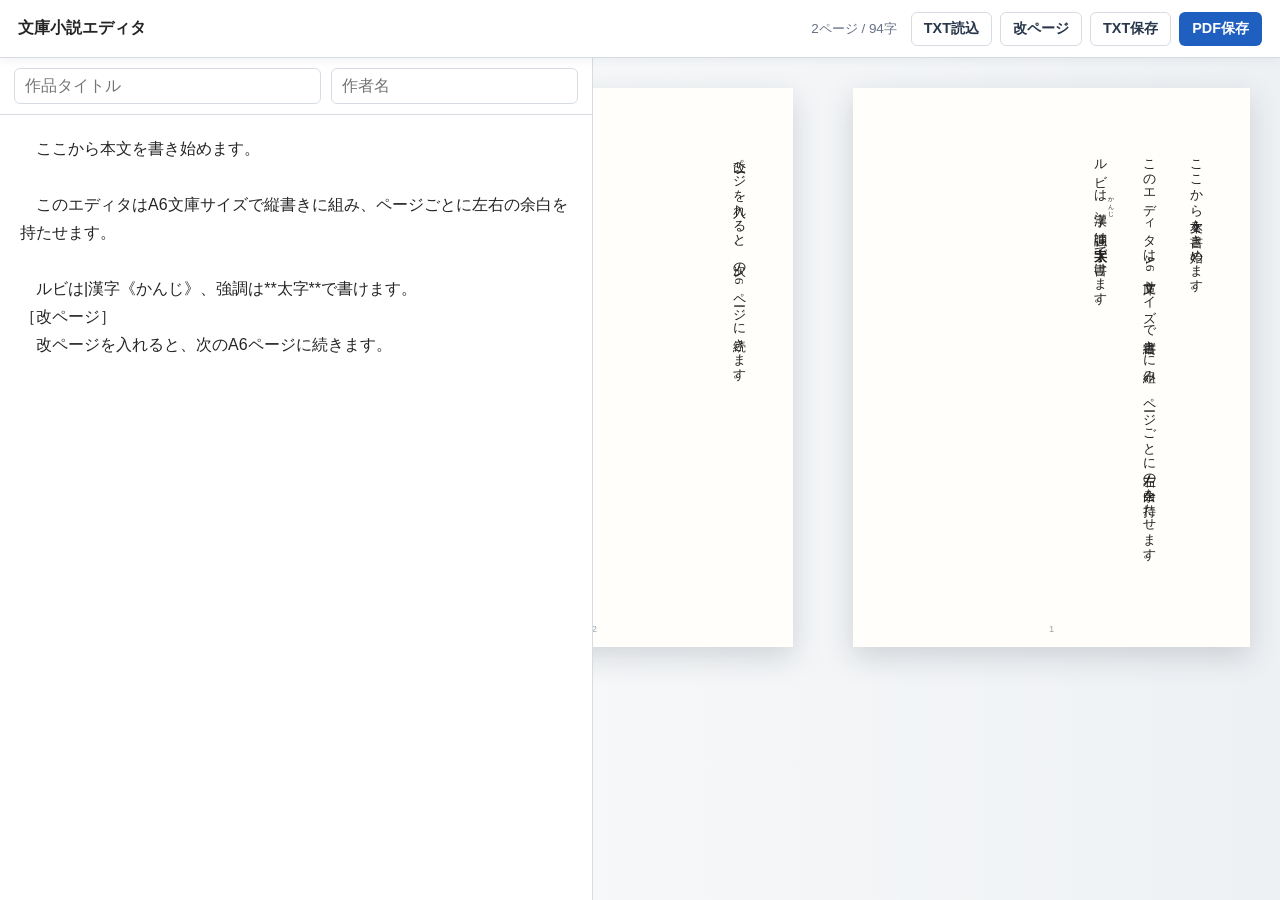
==== commit d02f610e: "Update syosetu.html" ====
--- a/syosetu.html
+++ b/syosetu.html
@@ -124,10 +124,11 @@
             display: flex;
             align-items: center;
             gap: 10px;
+            flex-wrap: wrap;
         }
 
         .title-input {
-            width: 100%;
+            flex: 1 1 240px;
             border: 1px solid var(--border-color);
             border-radius: 6px;
             padding: 8px 10px;
@@ -136,7 +137,18 @@
             outline: none;
         }
 
+        .author-input {
+            flex: 1 1 180px;
+            border: 1px solid var(--border-color);
+            border-radius: 6px;
+            padding: 8px 10px;
+            color: var(--text-color);
+            font: inherit;
+            outline: none;
+        }
+
         .title-input:focus,
+        .author-input:focus,
         textarea:focus {
             border-color: #8bb4ef;
             box-shadow: 0 0 0 3px rgba(31, 95, 191, 0.12);
@@ -231,6 +243,30 @@
             min-width: 1em;
         }
 
+        .cover-layout {
+            width: 100%;
+            height: 100%;
+            display: flex;
+            flex-direction: column;
+            justify-content: center;
+            align-items: center;
+            text-align: center;
+            gap: 8mm;
+            padding: 10mm 0;
+        }
+
+        .cover-title {
+            font-size: 1.6em;
+            font-weight: 700;
+            letter-spacing: 0.08em;
+            line-height: 1.4;
+        }
+
+        .cover-author {
+            font-size: 1.05em;
+            letter-spacing: 0.12em;
+        }
+
         .page-content ruby {
             ruby-align: center;
         }
@@ -350,6 +386,7 @@
         <div class="brand">文庫小説エディタ</div>
         <div class="toolbar-controls">
             <span class="status" id="status">1ページ / 0字</span>
+            <button class="secondary" type="button" id="loadTextButton" title="txtファイルを読み込む">TXT読込</button>
             <button class="secondary" type="button" id="pageBreakButton" title="カーソル位置に改ページを入れる">改ページ</button>
             <button class="secondary" type="button" id="downloadTextButton" title="本文をテキストで保存する">TXT保存</button>
             <button type="button" id="printButton" title="印刷画面からPDFとして保存する">PDF保存</button>
@@ -360,9 +397,12 @@
         <section class="editor-pane">
             <div class="editor-meta">
                 <input class="title-input" id="titleInput" type="text" placeholder="作品タイトル" autocomplete="off">
+                <input class="author-input" id="authorInput" type="text" placeholder="作者名" autocomplete="off">
             </div>
             <textarea id="editor" spellcheck="false" placeholder="ここに本文を書く&#10;&#10;ルビ: |漢字《かんじ》&#10;太字: **文字**&#10;手動改ページ: ［改ページ］"></textarea>
         </section>
+
+        <input id="txtFileInput" type="file" accept=".txt,text/plain" hidden>
 
         <section class="preview-pane" id="previewPane" aria-label="A6 preview">
             <div class="pages" id="pages"></div>
@@ -370,7 +410,7 @@
     </main>
 
     <script>
-        const STORAGE_KEY = 'bunko-novel-editor:v3';
+        const STORAGE_KEY = 'bunko-novel-editor:v4';
         const PAGE_BREAK_PATTERN = /^\s*(?:［改ページ］|\[page\]|={3,}|-{3,})\s*$/i;
         const DEFAULT_TEXT = [
             '　ここから本文を書き始めます。',
@@ -384,11 +424,14 @@
 
         const editor = document.getElementById('editor');
         const titleInput = document.getElementById('titleInput');
+        const authorInput = document.getElementById('authorInput');
         const previewPane = document.getElementById('previewPane');
         const statusText = document.getElementById('status');
+        const loadTextButton = document.getElementById('loadTextButton');
         const pageBreakButton = document.getElementById('pageBreakButton');
         const downloadTextButton = document.getElementById('downloadTextButton');
         const printButton = document.getElementById('printButton');
+        const txtFileInput = document.getElementById('txtFileInput');
 
         let renderTimer = 0;
 
@@ -397,6 +440,7 @@
                 const saved = JSON.parse(localStorage.getItem(STORAGE_KEY) || 'null');
                 if (saved && typeof saved.text === 'string') {
                     titleInput.value = saved.title || '';
+                    authorInput.value = saved.author || '';
                     editor.value = saved.text;
                     return;
                 }
@@ -409,6 +453,7 @@
         function saveState() {
             const payload = {
                 title: titleInput.value,
+                author: authorInput.value,
                 text: editor.value
             };
             localStorage.setItem(STORAGE_KEY, JSON.stringify(payload));
@@ -438,6 +483,38 @@
             pagesElement.appendChild(page);
 
             return { page, content };
+        }
+
+        function createCoverPage(pagesElement) {
+            const page = document.createElement('article');
+            page.className = 'page';
+
+            const content = document.createElement('div');
+            content.className = 'page-content';
+
+            const cover = document.createElement('div');
+            cover.className = 'cover-layout';
+
+            const title = document.createElement('div');
+            title.className = 'cover-title';
+            title.textContent = titleInput.value.trim();
+
+            const author = document.createElement('div');
+            author.className = 'cover-author';
+            author.textContent = authorInput.value.trim() ? `著者　${authorInput.value.trim()}` : '';
+
+            if (title.textContent === '' && author.textContent === '') {
+                return null;
+            }
+
+            cover.appendChild(title);
+            if (author.textContent !== '') {
+                cover.appendChild(author);
+            }
+            content.appendChild(cover);
+            page.appendChild(content);
+            pagesElement.appendChild(page);
+            return page;
         }
 
         function overflows(content) {
@@ -592,10 +669,17 @@
             workbench.appendChild(pagesElement);
             document.body.appendChild(workbench);
 
-            let current = createPage(pagesElement);
+            createCoverPage(pagesElement);
+            let current = null;
+
+            function ensurePage() {
+                if (!current) {
+                    current = createPage(pagesElement);
+                }
+            }
 
             function pageIsEmpty() {
-                return current.content.textContent === '' && !current.content.querySelector('br, ruby');
+                return !current || (current.content.textContent === '' && !current.content.querySelector('br, ruby'));
             }
 
             function nextPage() {
@@ -603,6 +687,7 @@
             }
 
             function addBlankLine() {
+                ensurePage();
                 const paragraph = document.createElement('p');
                 paragraph.className = 'empty-line';
                 paragraph.appendChild(document.createElement('br'));
@@ -616,6 +701,7 @@
             }
 
             function addParagraph(textValue) {
+                ensurePage();
                 const tokens = parseInline(textValue);
                 let index = 0;
 
@@ -726,6 +812,23 @@
             URL.revokeObjectURL(anchor.href);
         }
 
+        function loadTextFile() {
+            txtFileInput.value = '';
+            txtFileInput.click();
+        }
+
+        txtFileInput.addEventListener('change', async () => {
+            const file = txtFileInput.files && txtFileInput.files[0];
+            if (!file) {
+                return;
+            }
+
+            const text = await file.text();
+            editor.value = normalizeText(text);
+            saveState();
+            queueRender();
+        });
+
         async function printNovel() {
             saveState();
             if (document.fonts && document.fonts.ready) {
@@ -743,6 +846,8 @@
         });
 
         titleInput.addEventListener('input', saveState);
+        authorInput.addEventListener('input', saveState);
+        loadTextButton.addEventListener('click', loadTextFile);
         pageBreakButton.addEventListener('click', () => insertAtCursor('［改ページ］'));
         downloadTextButton.addEventListener('click', downloadText);
         printButton.addEventListener('click', printNovel);
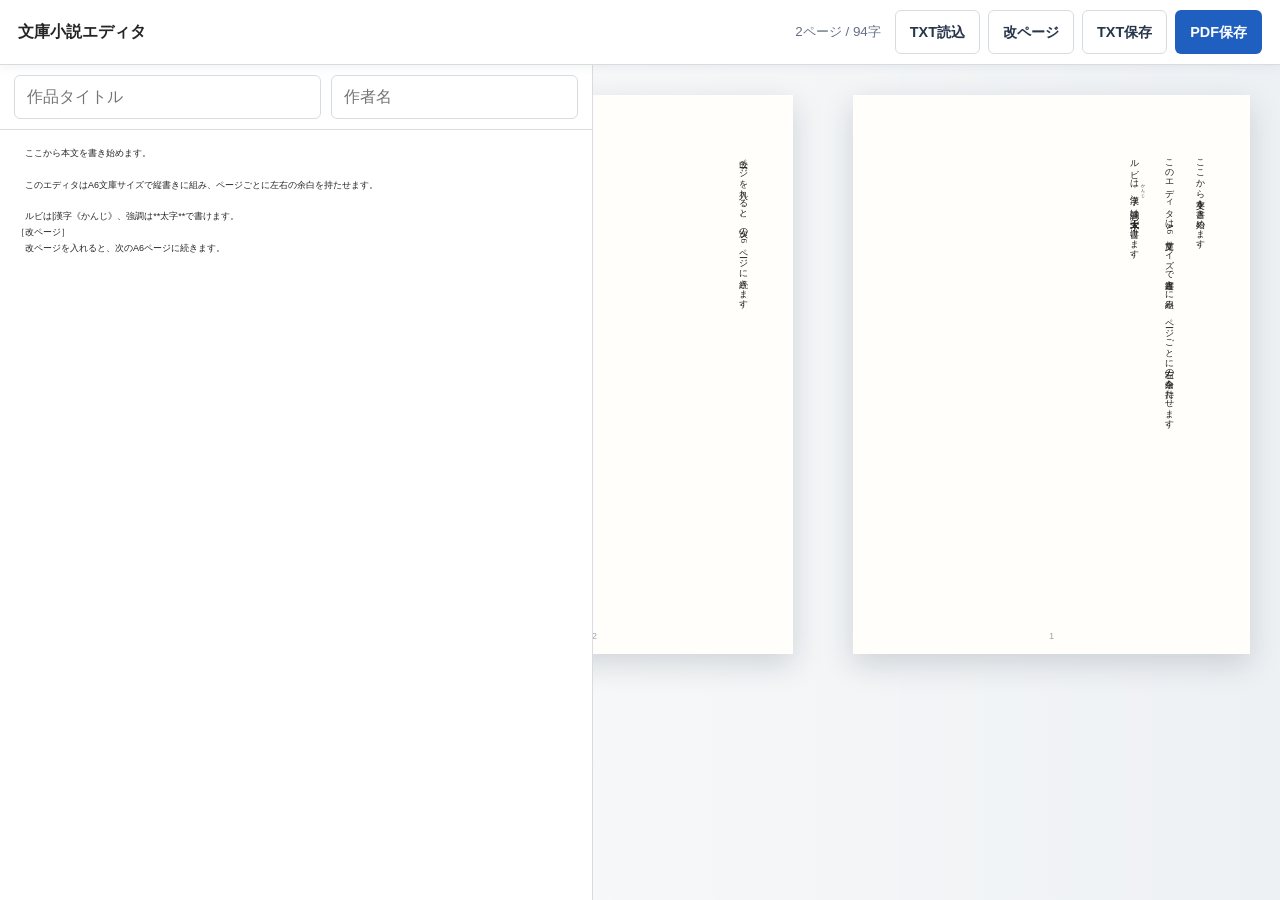
==== commit 5a62b684: "Update syosetu.html" ====
--- a/syosetu.html
+++ b/syosetu.html
@@ -18,7 +18,7 @@
             --page-height: 148mm;
             --page-pad-y: 13mm;
             --page-pad-x: 11mm;
-            --body-font-size: 10pt;
+            --body-font-size: 9px;
             --body-line-height: 1.75;
         }
 
@@ -39,6 +39,7 @@
             display: flex;
             flex-direction: column;
             overflow: hidden;
+            -webkit-text-size-adjust: 100%;
         }
 
         .toolbar {
@@ -76,16 +77,17 @@
         }
 
         button {
-            min-height: 34px;
+            min-height: 44px;
             border: 1px solid transparent;
             border-radius: 6px;
-            padding: 7px 12px;
+            padding: 10px 14px;
             background: var(--accent-color);
             color: #ffffff;
             cursor: pointer;
             font-size: 0.9rem;
             font-weight: 700;
             line-height: 1;
+            touch-action: manipulation;
         }
 
         button:hover {
@@ -131,20 +133,24 @@
             flex: 1 1 240px;
             border: 1px solid var(--border-color);
             border-radius: 6px;
-            padding: 8px 10px;
+            min-height: 44px;
+            padding: 10px 12px;
             color: var(--text-color);
             font: inherit;
             outline: none;
+            touch-action: manipulation;
         }
 
         .author-input {
             flex: 1 1 180px;
             border: 1px solid var(--border-color);
             border-radius: 6px;
-            padding: 8px 10px;
+            min-height: 44px;
+            padding: 10px 12px;
             color: var(--text-color);
             font: inherit;
             outline: none;
+            touch-action: manipulation;
         }
 
         .title-input:focus,
@@ -158,14 +164,15 @@
             flex: 1;
             width: 100%;
             min-height: 0;
-            padding: 20px;
+            padding: 16px;
             border: 0;
             resize: none;
             color: var(--text-color);
             font-family: "Helvetica Neue", Arial, "Hiragino Kaku Gothic ProN", "Hiragino Sans", Meiryo, sans-serif;
-            font-size: 1rem;
+            font-size: 9px;
             line-height: 1.75;
             outline: none;
+            touch-action: manipulation;
         }
 
         .preview-pane {
@@ -292,6 +299,11 @@
         }
 
         @media (max-width: 920px) {
+            :root {
+                --page-width: calc(100vw - 24px);
+                --page-height: calc((100vw - 24px) * 1.4095238);
+            }
+
             body {
                 height: auto;
                 min-height: 100%;
@@ -299,8 +311,22 @@
             }
 
             .toolbar {
-                align-items: flex-start;
                 flex-direction: column;
+                align-items: stretch;
+                position: sticky;
+                top: 0;
+            }
+
+            .brand {
+                white-space: normal;
+            }
+
+            .toolbar-controls {
+                justify-content: stretch;
+            }
+
+            .toolbar-controls > * {
+                flex: 1 1 140px;
             }
 
             .container {
@@ -308,13 +334,47 @@
             }
 
             .editor-pane {
-                min-height: 48vh;
+                min-height: 46vh;
                 border-right: 0;
                 border-bottom: 1px solid var(--border-color);
             }
 
+            .editor-meta {
+                gap: 8px;
+            }
+
+            .title-input,
+            .author-input {
+                flex-basis: 100%;
+                width: 100%;
+            }
+
+            textarea {
+                min-height: 38vh;
+                padding: 14px;
+            }
+
             .preview-pane {
-                min-height: 70vh;
+                min-height: 54vh;
+                padding: 12px;
+                overflow-x: hidden;
+            }
+
+            .pages {
+                width: 100%;
+                gap: 14px;
+                align-items: center;
+                direction: ltr;
+            }
+
+            .page {
+                width: var(--page-width);
+                height: var(--page-height);
+                max-width: 100%;
+            }
+
+            .page::after {
+                bottom: 2.8mm;
             }
         }
 
